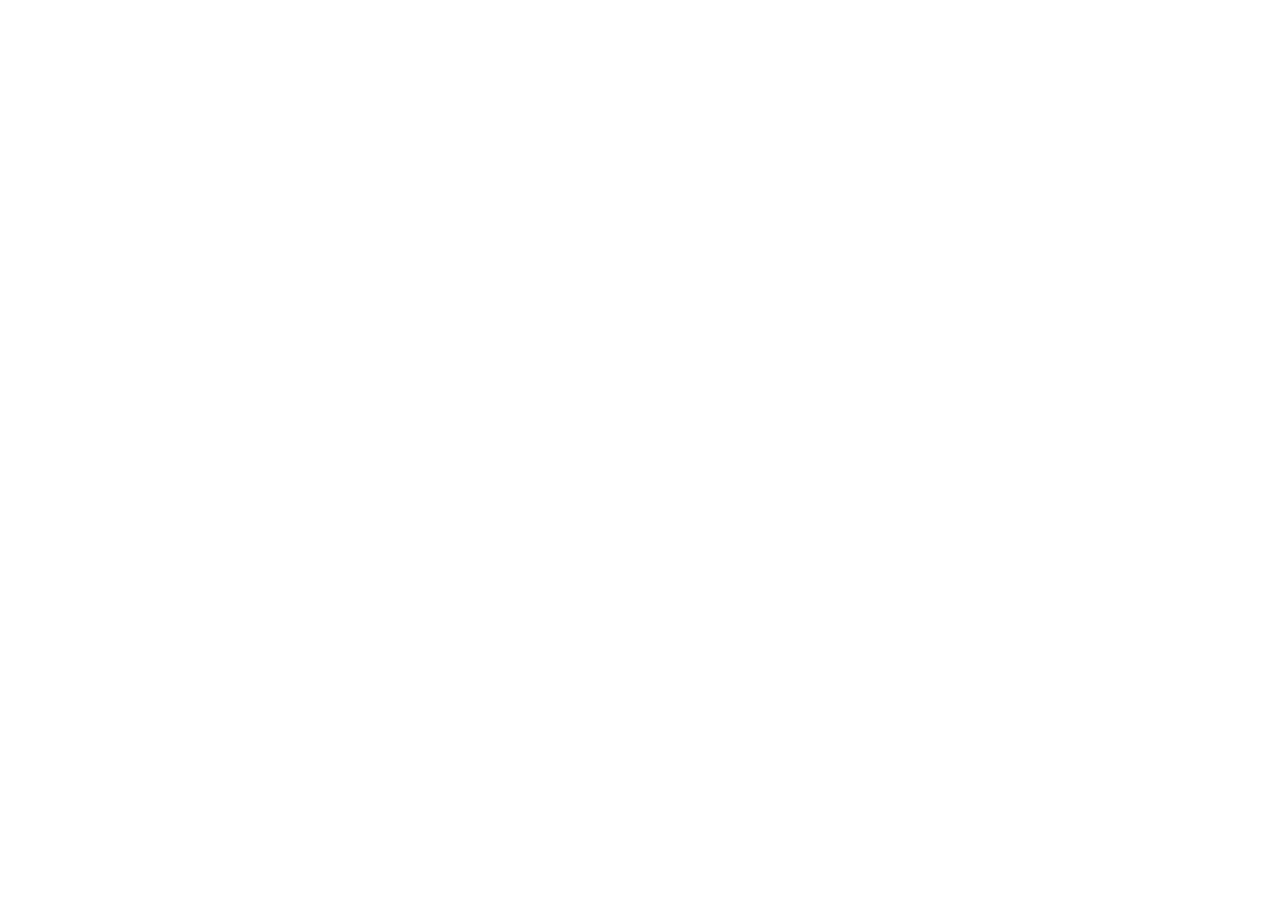
==== shelter/pages/main/index.html @ ad50a913 "init: start shelter" ====
<!DOCTYPE html>
<html lang="en">
    <head>
        <meta http-equiv="Content-Type" content="text/html; charset=utf-8"/>
        <meta name="viewport" content="width=device-width, initial -scale=1"/>
        <meta content="true" name="HandheldFriendly">
        <meta content="width" name="MobileOptimizer"/>
        <meta content="yes" name="apple-mobile-web-app-capable"/>
       <link rel="stylesheet"  href="./style.css"/>
        <title>   </title>
<body></body>
</html>
---- shelter/pages/main/style.css ----
width: 100%;
font-size: 100%;
line-height: 1;
font-size: 14px;
-ms-text-size-adjust: 100%;
-moz-text-size-adjust: 100%;
-webkit-text-size-adjust: 100%;
}

input, button, textarea {
font-family: inherit;
}

input:-ms-clear {
display: none;
}

button {
cursor: pointer;
}

button::-moz-focus-inner {
padding: 0;
border: 0;
}

a, a:visited {
text-decoration: none;
}

a:hover {
text-decoration: none;
}

ul li {
list-style: none;
}

img {
vertical-align: top;
}

h1, h2, h33, h4, h5, h6 {
font-size: inherit;
font-weight: 400;
}

/*...............................*/
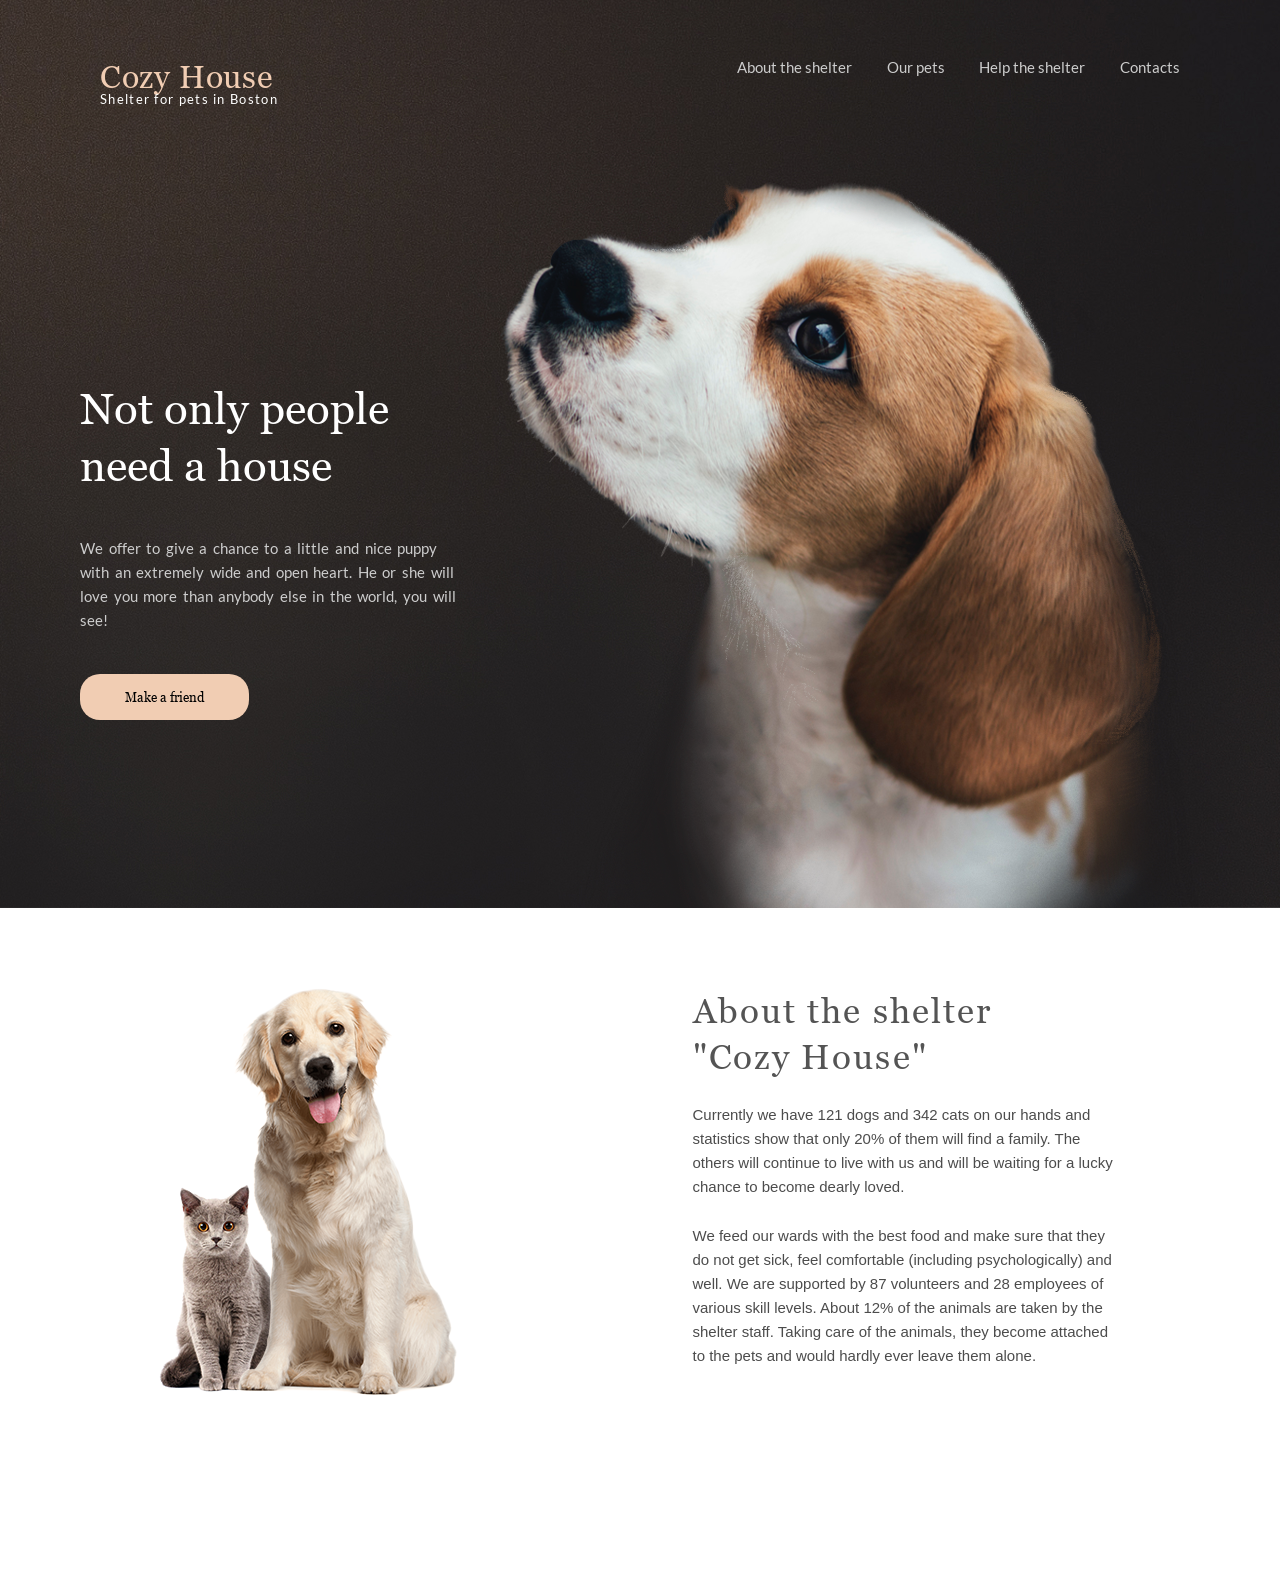
==== commit f89ab0d3: "feat: add main page and  about page layout" ====
--- a/shelter/pages/main/index.html
+++ b/shelter/pages/main/index.html
@@ -6,7 +6,58 @@
         <meta content="true" name="HandheldFriendly">
         <meta content="width" name="MobileOptimizer"/>
         <meta content="yes" name="apple-mobile-web-app-capable"/>
-       <link rel="stylesheet"  href="./style.css"/>
+       <link rel="stylesheet"  href="style.css"/>
         <title>   </title>
-<body></body>
+<body>
+        <main>
+            
+        <div class="block__1">
+            <header class = 'header'>
+                <div class="logo">
+                    <div class="logo_small">Cozy House</div>
+                    <div class="moto"> Shelter for pets in Boston</div>
+                    
+                </div>
+                <div class = 'navigation'>
+                    <div>About the shelter </div>
+                    <div>Our pets </div>
+                    <div>Help the shelter </div>
+                    <div>Contacts </div>
+                </div>
+            </header>
+            <div class="frame__1">
+                <div class="content">
+                    <div class="not-only"><p>Not only people need a house</p></div>
+                    <div class="we-offer"><p>We offer to give a chance to a little and nice puppy with an extremely wide and open heart.
+                     He or she will love you more than anybody else in the world, you will see!</p></div>
+                    <button type="button" class="make-a-friend-button">Make a friend</button>
+                </div>
+                <div class="main_dog">
+                   <img src="../../assets/images/start-screen-puppy.png">
+                </div>
+            </div>
+        </div>
+        <div class="about">
+            <div class="about-pets-frame">
+                <div class="about-pets"><img src="../../assets/images/about-pets.png"></div>
+                <div>
+                    <div class="about-pets-heading"><p>About the shelter "Cozy House"</p></div>
+                    <div class="about-pets-text"><p>Currently we have 121 dogs and 342 cats on our hands and statistics
+                         show that only 20% of them will find a family. The others will
+                          continue to live with us and will be waiting for a lucky chance to become dearly loved.</p>
+                    </div>
+                    <div class="about-pets-text"><p>We feed our wards with the best food and make sure that they do not get sick,
+                         feel comfortable (including psychologically) and well. We are supported
+                         by 87 volunteers and 28 employees of various skill levels. About
+                         12% of the animals are taken by the shelter staff. Taking care of the animals,
+                         they become attached to the pets and would hardly ever leave them alone.</p></div>
+                </div> 
+            </div>
+        </div>
+        <div></div>
+        <div></div>
+        <div></div>
+    </main>
+    <footer></footer>
+</body>
 </html>
--- a/shelter/pages/main/style.css
+++ b/shelter/pages/main/style.css
@@ -1,48 +1,179 @@
-width: 100%;
-font-size: 100%;
-line-height: 1;
-font-size: 14px;
--ms-text-size-adjust: 100%;
--moz-text-size-adjust: 100%;
--webkit-text-size-adjust: 100%;
+*{
+    padding: 0;
+    margin: 0;
+    border: 0;
 }
+*,*:before, *:after{
+ -moz-box-sizing: border-box;
+ -webkit-box-sizing: border-box;
+ box-sizing: border-box;
+}
+:focus,:active{outline:none;}
+a:focus, a:active{outline:none;}
 
-input, button, textarea {
-font-family: inherit;
+nav,footer,header,aside{display: block;}
+
+html, body{
+    height: 100%;
+    width:100%;
+    font-size:100%;
+    line-height:1;
+    font-size: 14px;
+    -ms-text-size-adjust: 100%;
+    -moz-text-size-adjust: 100%;
+    -webkit-text-size-adjust: 100%;
 }
+input, button, textarea{font-family: inherit;}
 
-input:-ms-clear {
-display: none;
+input:-ms-clear{display: none;}
+button {cursor: pointer;}
+button::-moz-focus-inner{padding:0;border:0;}
+a,a:visited{text-decoration:none;}
+a:hover{text-decoration: none;}
+ul li{list-style: none;}
+img{vertical-align: top;}
+
+h1,h2,h33,h4,h5,h6{font-size:inherit;font-weight: 400;}
+
+/*...............................*/
+@font-face {
+    font-family: Georgian;
+    src: url(../../assets/fonts/georgia.ttf);
 }
+@font-face {
+    font-family: Aerial;
+    src: url(../../assets/fonts/Lato-Regular.ttf);
+}
+body{
+    font-family: Georgian;
+}
+.header{
+    display: flex;
+        justify-content: space-between;
+        width: 1200px;
+        height: 60px;
+        margin:auto;
+        padding:60px;
+}
+.block__1{
+    background-image: url('../../assets/images/start-screen-background.jpg')/*, radial-gradient (100% 215.42% at 0% 0%, #5b483a 0%, #262425 100%), linear-gradient(0deg, #211f20, #211f20)*/;
+    width: 1280px;
+    height: 908px;
+    
+    
+}
+.logo{
+    width: 184px;
+    height:60px;
+    display:flex;
+    flex-direction: column;
+}
+.logo_small{
+    color: #F1CDB3;
+    font-size: 32px;
+    letter-spacing: 0.05vw;
+}
+.moto{
+    color: #FFFFFF;
+    font-size: 13px;
+    font-family: Aerial;
+    letter-spacing: 0.1vw;
+    line-height: 15px;
+    letter-spacing: 0.1em;
 
-button {
-cursor: pointer;
 }
-
-button::-moz-focus-inner {
-padding: 0;
-border: 0;
+.navigation{
+    display: flex;
+    justify-content: space-between;
+    width: 443px;
+    height: 27px;
+    color:#CDCDCD;
+    font-family: Aerial;
+    font-size: 15px;
 }
-
-a, a:visited {
-text-decoration: none;
+.navigation:hover{
+    display: flex;
+    justify-content: space-between;
+    width: 443px;
+    height: 27px;
+    color:#CDCDCD;
+    font-family: Aerial;
+    font-size: 15px;
+    text-decoration: underline;
+    text-decoration-color: #FDDCC4 ; 
 }
-
-a:hover {
-text-decoration: none;
+.frame__1{
+    display: flex;
+    justify-content:flex-start;
+    position: absolute;
+    width: 1200px;
+    height: 728px;
+    left: 40px;
+    top: 180px;
+    }
+.content{
+    padding: 180px 40px 0px 40px ; 
+    width: 460px;
+    height: 322px;
+    padding-top: 200px;
 }
-
-ul li {
-list-style: none;
+.not-only{
+    width:310px;
+    height: 114px;
+    color: #ffffff;
+    font-size: 44px;
+    line-height: 130%;
+    margin-bottom: 42px;
 }
-
-img {
-vertical-align: top;
+.we-offer{
+    font-family: Aerial;
+    font-size: 15px;
+    color: #CDCDCD;
+    word-spacing: 0.2vw;
+    line-height: 160%;
 }
-
-h1, h2, h33, h4, h5, h6 {
-font-size: inherit;
-font-weight: 400;
+.make-a-friend-button{
+    background-color: #F1CDB3;
+    border-radius: 20px;
+    padding: 15px 45px 15px 45px;
+    margin-top: 42px;
 }
-
-/*...............................*/+.main_dog{
+    /* position: absolute; */
+width: 698px;
+height: 728px;
+left: calc(50% - 698px/2 + 212px);
+bottom: 0px;
+}
+.about{
+    height: 588px;
+}
+.about-pets-frame{
+    margin: 80px 40px 100px 40px;
+    display: flex;
+    justify-content: space-around;
+}
+.about-pets{
+    width: 300px;
+    height: 408px;
+    
+}
+.about-pets-heading{
+    font-family: Georgian;
+    font-size: 35px;
+    color: #545454;
+    width: 370px;
+    height: 90px;
+    line-height: 130%;
+    letter-spacing: 0.06em;
+}
+.about-pets-text{
+    font-family: 'Arial';
+    font-style: normal;
+    font-weight: 400;
+    font-size: 15px;
+    line-height: 160%;
+    width: 430px;
+    padding-top: 25px;
+    color: #4C4C4C;
+}
